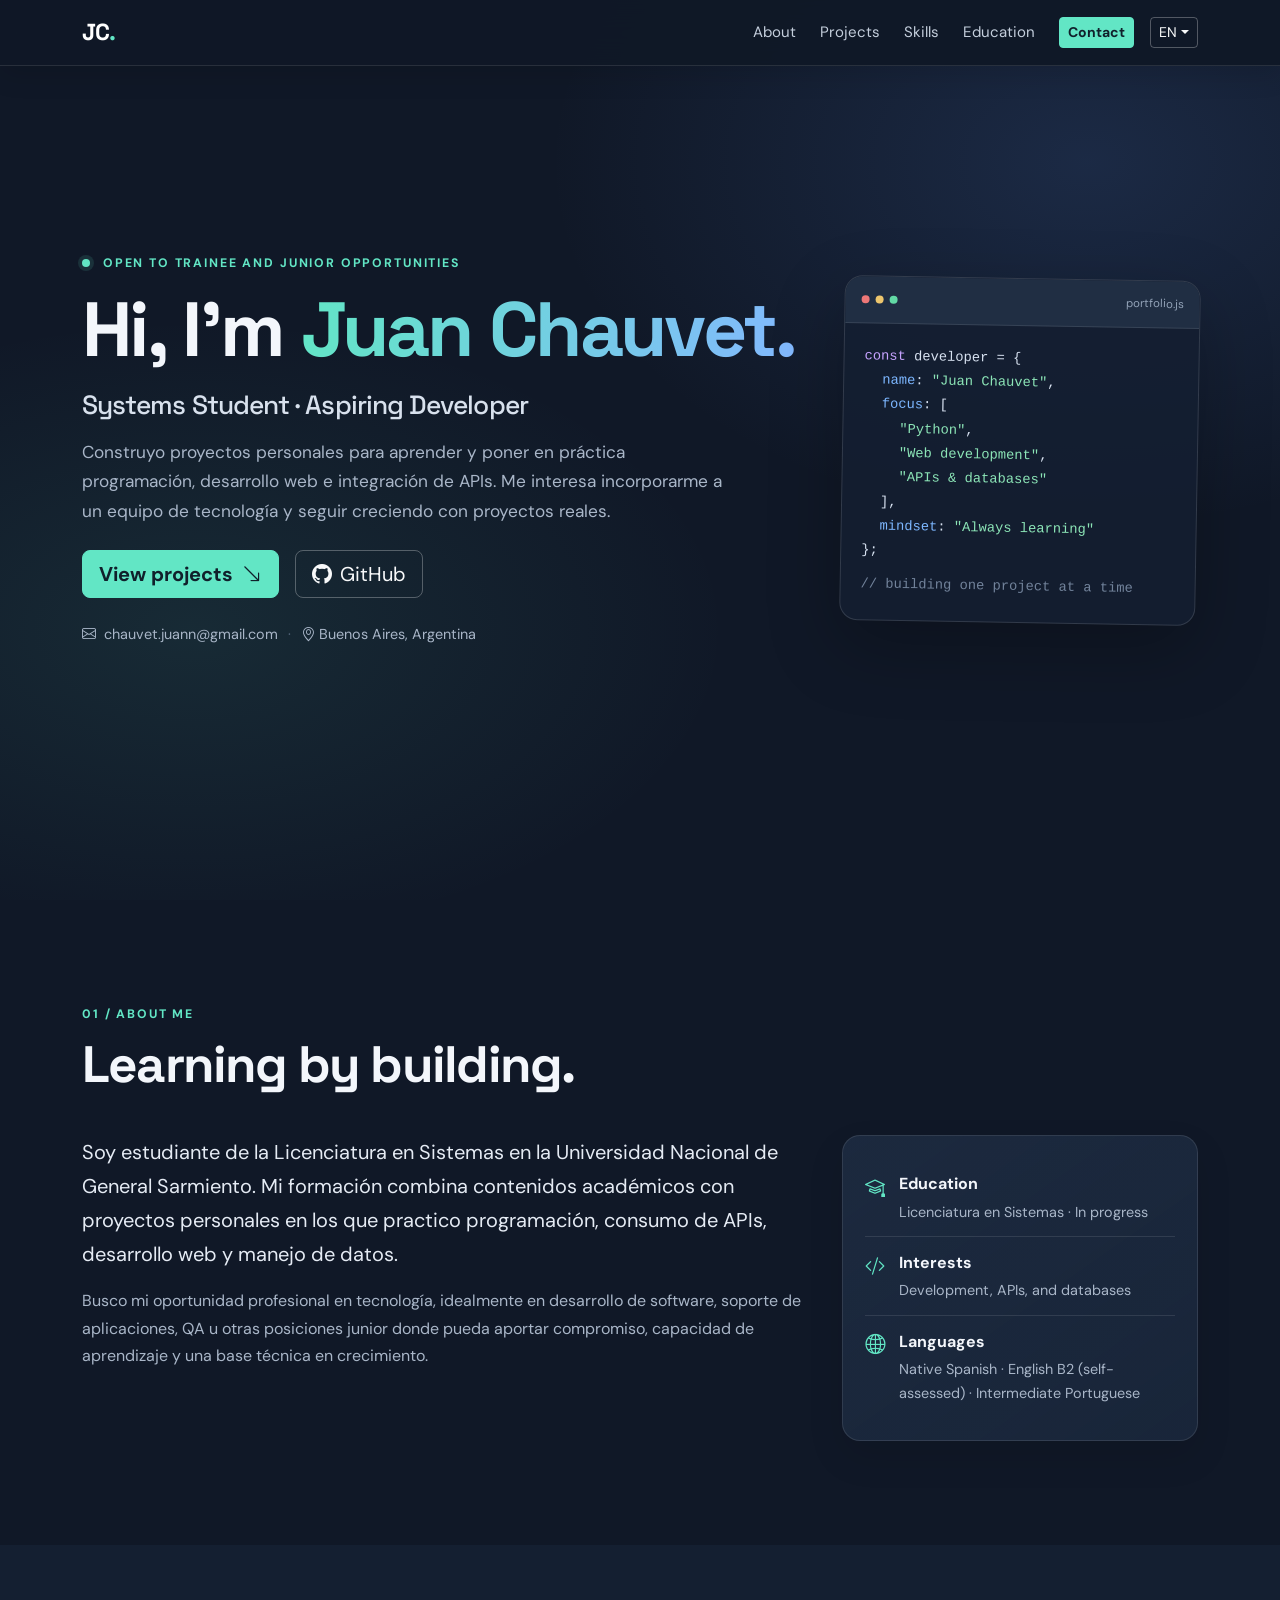
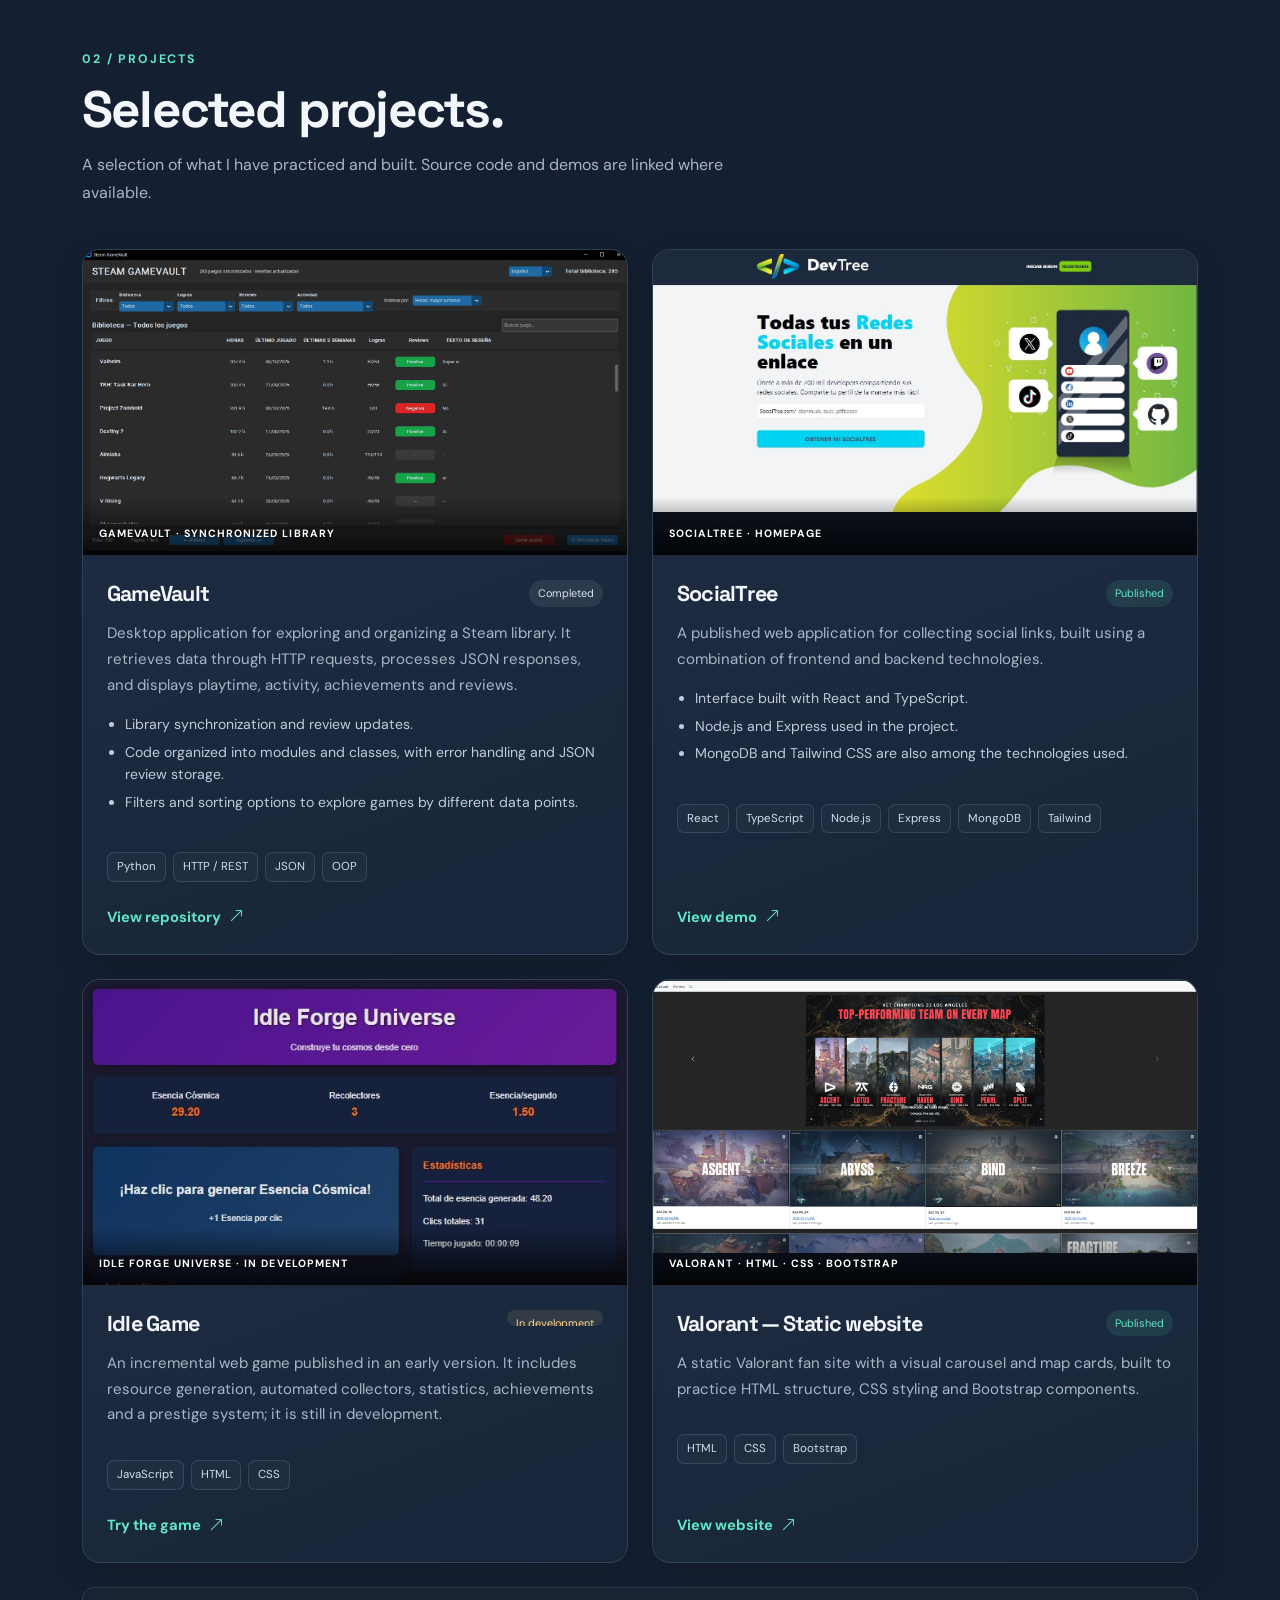
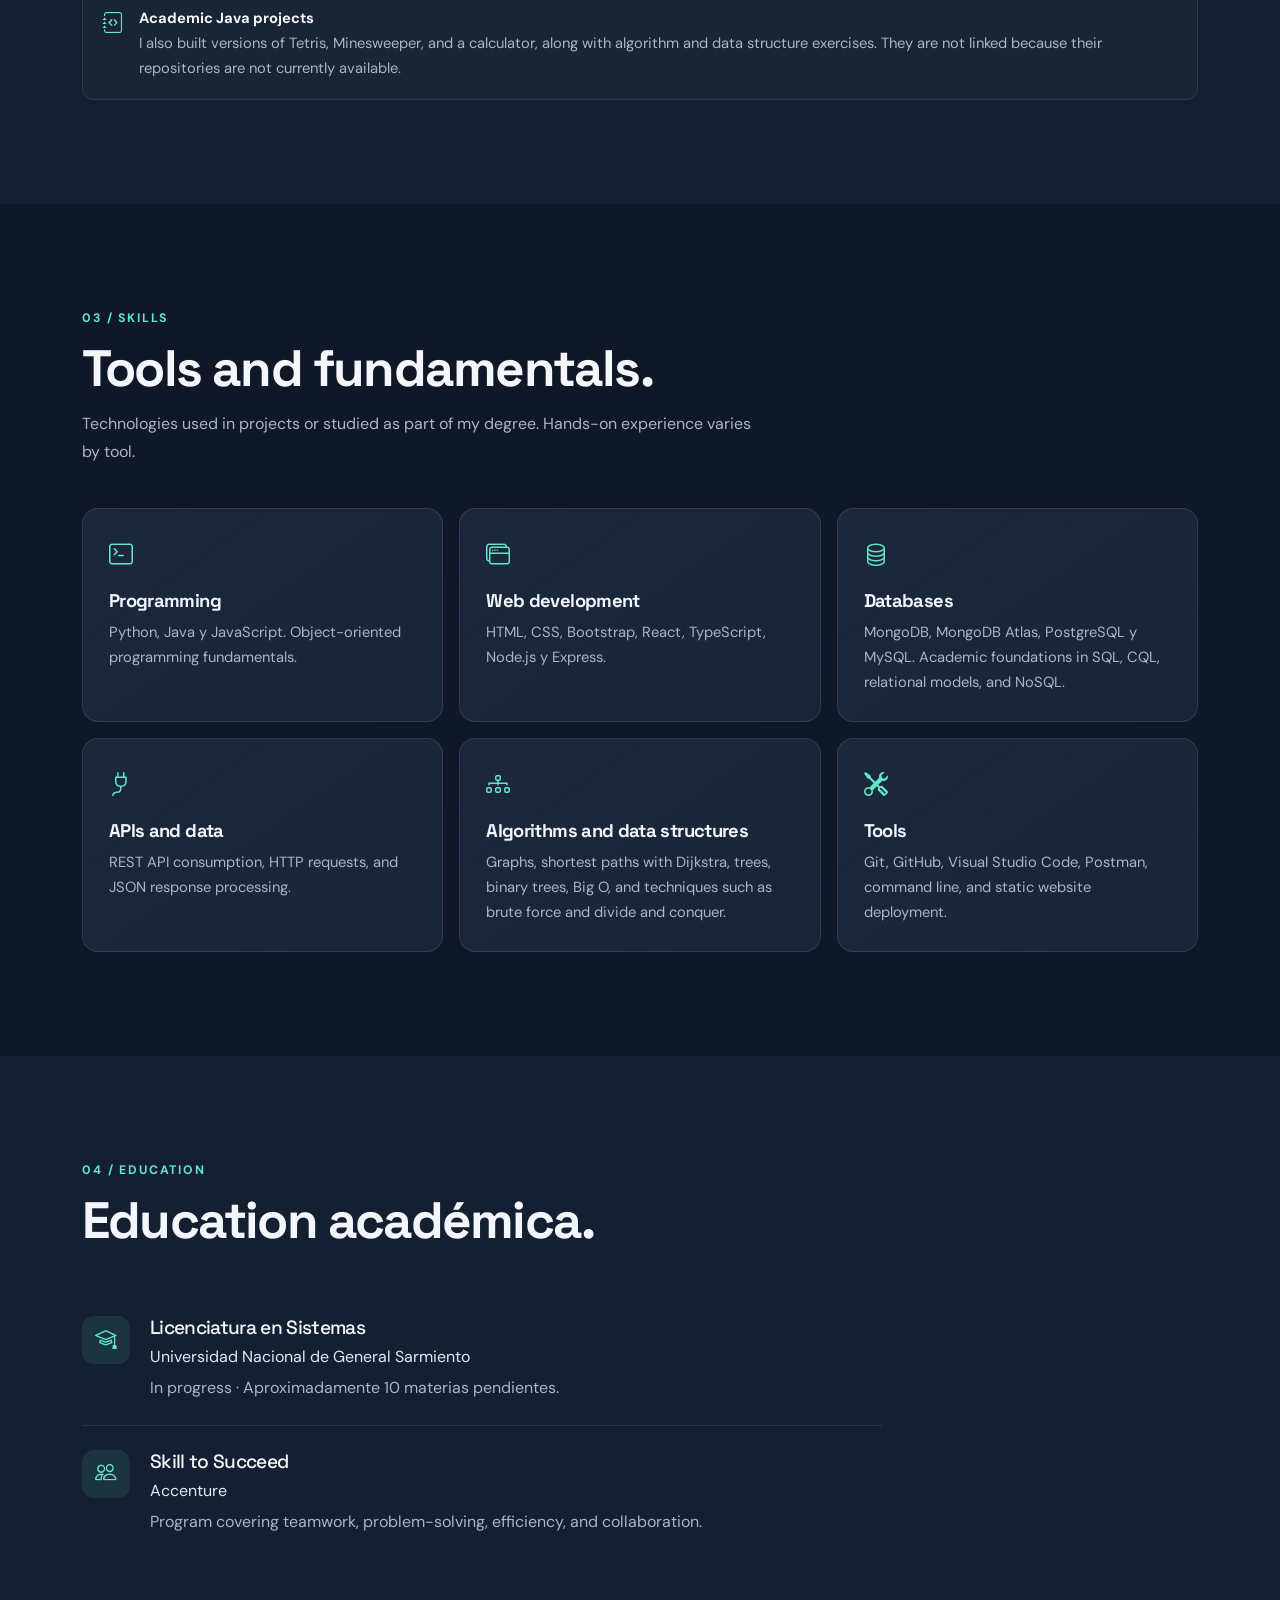
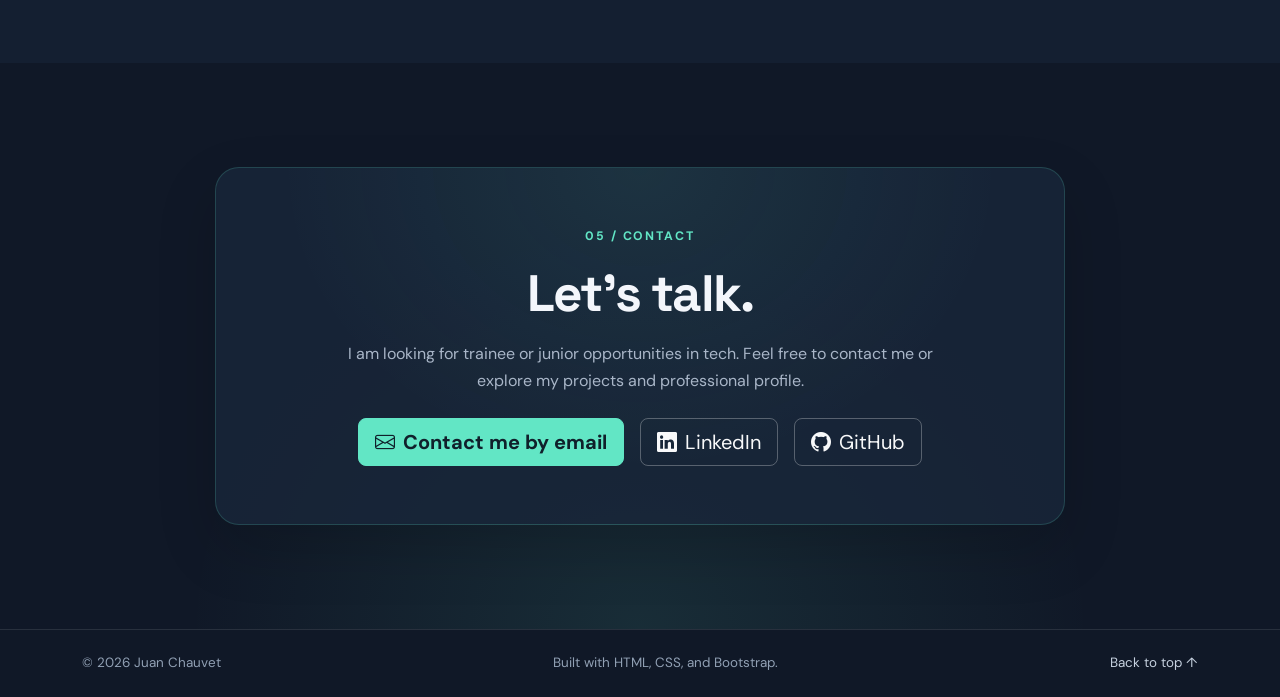
==== index-en.html @ 895f38ea "subo proyecto" ====
<!doctype html>
<html lang="en">
<head>
  <meta charset="utf-8">
  <meta name="viewport" content="width=device-width, initial-scale=1">
  <meta name="description" content="Portfolio of Juan Chauvet, Systems student with projects in web development, Python, and databases.">
  <meta name="theme-color" content="#101827">
  <title>Juan Chauvet | Developer Portfolio</title>

  <!-- Bootstrap 5 -->
  <link href="https://cdn.jsdelivr.net/npm/bootstrap@5.3.3/dist/css/bootstrap.min.css" rel="stylesheet">
  <!-- Bootstrap Icons -->
  <link href="https://cdn.jsdelivr.net/npm/bootstrap-icons@1.11.3/font/bootstrap-icons.min.css" rel="stylesheet">
  <link href="styles.css" rel="stylesheet">
</head>
<body>
  <nav class="navbar navbar-expand-lg navbar-dark fixed-top portfolio-nav">
    <div class="container">
      <a class="navbar-brand fw-bold" href="#inicio">JC<span class="brand-dot">.</span></a>
      <button class="navbar-toggler" type="button" data-bs-toggle="collapse" data-bs-target="#navMenu"
        aria-controls="navMenu" aria-expanded="false" aria-label="Open navigation">
        <span class="navbar-toggler-icon"></span>
      </button>
      <div class="collapse navbar-collapse" id="navMenu">
        <ul class="navbar-nav ms-auto align-items-lg-center gap-lg-2">
          <li class="nav-item"><a class="nav-link" href="#sobre-mi">About</a></li>
          <li class="nav-item"><a class="nav-link" href="#proyectos">Projects</a></li>
          <li class="nav-item"><a class="nav-link" href="#habilidades">Skills</a></li>
          <li class="nav-item"><a class="nav-link" href="#formacion">Education</a></li>
          <li class="nav-item ms-lg-2"><a class="btn btn-sm btn-accent" href="#contacto">Contact</a></li>
          <li class="nav-item dropdown ms-lg-2">
            <button class="btn btn-sm btn-outline-light dropdown-toggle" data-bs-toggle="dropdown" aria-expanded="false" aria-label="Change language">EN</button>
            <ul class="dropdown-menu dropdown-menu-end language-menu">
              <li><a class="dropdown-item" href="index.html" lang="es">🇦🇷 Español</a></li>
              <li><a class="dropdown-item" href="index-en.html" lang="en">🇬🇧 English</a></li>
              <li><a class="dropdown-item" href="index-pt.html" lang="pt-BR">🇧🇷 Português</a></li>
            </ul>
          </li>
        </ul>
      </div>
    </div>
  </nav>

  <main>
    <header id="inicio" class="hero-section">
      <div class="container">
        <div class="row align-items-center min-vh-100 py-5">
          <div class="col-lg-8">
            <p class="eyebrow"><span class="status-dot"></span> Open to trainee and junior opportunities</p>
            <h1>Hi, I’m <span class="text-gradient">Juan Chauvet.</span></h1>
            <h2 class="hero-subtitle">Systems Student · Aspiring Developer</h2>
            <p class="hero-copy">
              Construyo proyectos personales para aprender y poner en práctica programación,
              desarrollo web e integración de APIs. Me interesa incorporarme a un equipo de tecnología
              y seguir creciendo con proyectos reales.
            </p>
            <div class="d-flex flex-wrap gap-3 mt-4">
              <a class="btn btn-accent btn-lg" href="#proyectos">View projects <i class="bi bi-arrow-down-right ms-1"></i></a>
              <a class="btn btn-outline-light btn-lg" href="https://github.com/Juano-C" target="_blank" rel="noopener noreferrer">
                <i class="bi bi-github me-2"></i>GitHub
              </a>
            </div>
            <div class="hero-links mt-4">
              <a href="mailto:chauvet.juann@gmail.com"><i class="bi bi-envelope me-2"></i>chauvet.juann@gmail.com</a>
              <span class="separator">·</span>
              <span><i class="bi bi-geo-alt me-1"></i>Buenos Aires, Argentina</span>
            </div>
          </div>
          <div class="col-lg-4 d-none d-lg-block">
            <div class="hero-card">
              <div class="terminal-top"><span></span><span></span><span></span><small>portfolio.js</small></div>
              <div class="terminal-code">
                <p><span class="code-purple">const</span> developer = {</p>
                <p class="indent"><span class="code-blue">name</span>: <span class="code-green">"Juan Chauvet"</span>,</p>
                <p class="indent"><span class="code-blue">focus</span>: [</p>
                <p class="indent2"><span class="code-green">"Python"</span>,</p>
                <p class="indent2"><span class="code-green">"Web development"</span>,</p>
                <p class="indent2"><span class="code-green">"APIs & databases"</span></p>
                <p class="indent">],</p>
                <p class="indent"><span class="code-blue">mindset</span>: <span class="code-green">"Always learning"</span></p>
                <p>};</p>
                <p class="code-muted">// building one project at a time</p>
              </div>
            </div>
          </div>
        </div>
      </div>
    </header>

    <section id="sobre-mi" class="section-padding">
      <div class="container">
        <div class="section-heading">
          <p class="eyebrow">01 / About me</p>
          <h2>Learning by building.</h2>
        </div>
        <div class="row g-4">
          <div class="col-lg-8">
            <p class="lead-copy">
              Soy estudiante de la Licenciatura en Sistemas en la Universidad Nacional de General Sarmiento.
              Mi formación combina contenidos académicos con proyectos personales en los que practico
              programación, consumo de APIs, desarrollo web y manejo de datos.
            </p>
            <p class="body-copy">
              Busco mi oportunidad profesional en tecnología, idealmente en desarrollo de software, soporte
              de aplicaciones, QA u otras posiciones junior donde pueda aportar compromiso, capacidad de
              aprendizaje y una base técnica en crecimiento.
            </p>
          </div>
          <div class="col-lg-4">
            <div class="info-panel">
              <div class="info-row"><i class="bi bi-mortarboard"></i><div><strong>Education</strong><span>Licenciatura en Sistemas · In progress</span></div></div>
              <div class="info-row"><i class="bi bi-code-slash"></i><div><strong>Interests</strong><span>Development, APIs, and databases</span></div></div>
              <div class="info-row"><i class="bi bi-globe2"></i><div><strong>Languages</strong><span>Native Spanish · English B2 (self-assessed) · Intermediate Portuguese</span></div></div>
            </div>
          </div>
        </div>
      </div>
    </section>

    <section id="proyectos" class="section-padding section-alt">
      <div class="container">
        <div class="section-heading">
          <p class="eyebrow">02 / Projects</p>
          <h2>Selected projects.</h2>
          <p class="section-intro">A selection of what I have practiced and built. Source code and demos are linked where available.</p>
        </div>
        <div class="row g-4">
          <div class="col-lg-6">
            <article class="project-card h-100">
              <div class="project-visual project-screenshot"><button class="screenshot-trigger" type="button" data-image="images/gamevault-library.jpg" data-alt="GameVault screenshot showing a synchronized Steam library with 285 games, playtime, achievements and reviews" aria-label="Enlarge project screenshot: GAMEVAULT · SYNCHRONIZED LIBRARY"><img src="images/gamevault-library.jpg" alt="GameVault screenshot showing a synchronized Steam library with 285 games, playtime, achievements and reviews" loading="lazy"><span class="zoom-hint"><i class="bi bi-zoom-in" aria-hidden="true"></i><span>Enlarge project screenshot</span></span></button><span class="screenshot-caption">GAMEVAULT · SYNCHRONIZED LIBRARY</span></div>
              <div class="project-content">
                <div class="d-flex justify-content-between align-items-start gap-2">
                  <h3>GameVault</h3><span class="project-status">Completed</span>
                </div>
                <p>Desktop application for exploring and organizing a Steam library. It retrieves data through HTTP requests, processes JSON responses, and displays playtime, activity, achievements and reviews.</p>
                <ul class="project-points">
                  <li>Library synchronization and review updates.</li>
                  <li>Code organized into modules and classes, with error handling and JSON review storage.</li>
                  <li>Filters and sorting options to explore games by different data points.</li>
                </ul>
                <div class="tech-list"><span>Python</span><span>HTTP / REST</span><span>JSON</span><span>OOP</span></div>
                <a class="project-link" href="https://github.com/Juano-C/GameVault" target="_blank" rel="noopener noreferrer">View repository <i class="bi bi-arrow-up-right"></i></a>
              </div>
            </article>
          </div>
          <div class="col-lg-6">
            <article class="project-card h-100">
              <div class="project-visual project-screenshot"><button class="screenshot-trigger" type="button" data-image="images/socialtree-home.jpg" data-alt="SocialTree homepage with social network links and a visual introduction to the application" aria-label="Enlarge project screenshot: SOCIALTREE · HOMEPAGE"><img src="images/socialtree-home.jpg" alt="SocialTree homepage with social network links and a visual introduction to the application" loading="lazy"><span class="zoom-hint"><i class="bi bi-zoom-in" aria-hidden="true"></i><span>Enlarge project screenshot</span></span></button><span class="screenshot-caption">SOCIALTREE · HOMEPAGE</span></div>
              <div class="project-content">
                <div class="d-flex justify-content-between align-items-start gap-2">
                  <h3>SocialTree</h3><span class="project-status live">Published</span>
                </div>
                <p>A published web application for collecting social links, built using a combination of frontend and backend technologies.</p>
                <ul class="project-points">
                  <li>Interface built with React and TypeScript.</li>
                  <li>Node.js and Express used in the project.</li>
                  <li>MongoDB and Tailwind CSS are also among the technologies used.</li>
                </ul>
                <div class="tech-list"><span>React</span><span>TypeScript</span><span>Node.js</span><span>Express</span><span>MongoDB</span><span>Tailwind</span></div>
                <a class="project-link" href="https://juano-socialtree.netlify.app/" target="_blank" rel="noopener noreferrer">View demo <i class="bi bi-arrow-up-right"></i></a>
              </div>
            </article>
          </div>
          <div class="col-lg-6">
            <article class="project-card h-100">
              <div class="project-visual project-screenshot"><button class="screenshot-trigger" type="button" data-image="images/idle-forge-universe.jpg" data-alt="Idle Forge Universe incremental game featuring cosmic essence, automated collectors, statistics, achievements and a prestige system" aria-label="Enlarge project screenshot: IDLE FORGE UNIVERSE · IN DEVELOPMENT"><img src="images/idle-forge-universe.jpg" alt="Idle Forge Universe incremental game featuring cosmic essence, automated collectors, statistics, achievements and a prestige system" loading="lazy"><span class="zoom-hint"><i class="bi bi-zoom-in" aria-hidden="true"></i><span>Enlarge project screenshot</span></span></button><span class="screenshot-caption">IDLE FORGE UNIVERSE · IN DEVELOPMENT</span></div>
              <div class="project-content">
                <div class="d-flex justify-content-between align-items-start gap-2">
                  <h3>Idle Game</h3><span class="project-status progress">In development</span>
                </div>
                <p>An incremental web game published in an early version. It includes resource generation, automated collectors, statistics, achievements and a prestige system; it is still in development.</p>
                <div class="tech-list"><span>JavaScript</span><span>HTML</span><span>CSS</span></div>
                <a class="project-link" href="https://juano-c.github.io/idle-game/" target="_blank" rel="noopener noreferrer">Try the game <i class="bi bi-arrow-up-right"></i></a>
              </div>
            </article>
          </div>
          <div class="col-lg-6">
            <article class="project-card h-100">
              <div class="project-visual project-screenshot"><button class="screenshot-trigger" type="button" data-image="images/valorant-site.jpg" data-alt="Valorant website with an agent carousel and map cards" aria-label="Enlarge project screenshot: VALORANT · HTML · CSS · BOOTSTRAP"><img src="images/valorant-site.jpg" alt="Valorant website with an agent carousel and map cards" loading="lazy"><span class="zoom-hint"><i class="bi bi-zoom-in" aria-hidden="true"></i><span>Enlarge project screenshot</span></span></button><span class="screenshot-caption">VALORANT · HTML · CSS · BOOTSTRAP</span></div>
              <div class="project-content">
                <div class="d-flex justify-content-between align-items-start gap-2">
                  <h3>Valorant — Static website</h3><span class="project-status live">Published</span>
                </div>
                <p>A static Valorant fan site with a visual carousel and map cards, built to practice HTML structure, CSS styling and Bootstrap components.</p>
                <div class="tech-list"><span>HTML</span><span>CSS</span><span>Bootstrap</span></div>
                <a class="project-link" href="https://juano-c.github.io/valorant/" target="_blank" rel="noopener noreferrer">View website <i class="bi bi-arrow-up-right"></i></a>
              </div>
            </article>
          </div>
        </div>
        <div class="academic-note mt-4">
          <i class="bi bi-journal-code"></i>
          <p><strong>Academic Java projects</strong><br>I also built versions of Tetris, Minesweeper, and a calculator, along with algorithm and data structure exercises. They are not linked because their repositories are not currently available.</p>
        </div>
      </div>
    </section>

    <section id="habilidades" class="section-padding">
      <div class="container">
        <div class="section-heading">
          <p class="eyebrow">03 / Skills</p>
          <h2>Tools and fundamentals.</h2>
          <p class="section-intro">Technologies used in projects or studied as part of my degree. Hands-on experience varies by tool.</p>
        </div>
        <div class="row g-3">
          <div class="col-md-6 col-lg-4"><div class="skill-card"><i class="bi bi-terminal"></i><h3>Programming</h3><p>Python, Java y JavaScript. Object-oriented programming fundamentals.</p></div></div>
          <div class="col-md-6 col-lg-4"><div class="skill-card"><i class="bi bi-window-stack"></i><h3>Web development</h3><p>HTML, CSS, Bootstrap, React, TypeScript, Node.js y Express.</p></div></div>
          <div class="col-md-6 col-lg-4"><div class="skill-card"><i class="bi bi-database"></i><h3>Databases</h3><p>MongoDB, MongoDB Atlas, PostgreSQL y MySQL. Academic foundations in SQL, CQL, relational models, and NoSQL.</p></div></div>
          <div class="col-md-6 col-lg-4"><div class="skill-card"><i class="bi bi-plug"></i><h3>APIs and data</h3><p>REST API consumption, HTTP requests, and JSON response processing.</p></div></div>
          <div class="col-md-6 col-lg-4"><div class="skill-card"><i class="bi bi-diagram-3"></i><h3>Algorithms and data structures</h3><p>Graphs, shortest paths with Dijkstra, trees, binary trees, Big O, and techniques such as brute force and divide and conquer.</p></div></div>
          <div class="col-md-6 col-lg-4"><div class="skill-card"><i class="bi bi-tools"></i><h3>Tools</h3><p>Git, GitHub, Visual Studio Code, Postman, command line, and static website deployment.</p></div></div>
        </div>
      </div>
    </section>

    <section id="formacion" class="section-padding section-alt">
      <div class="container">
        <div class="section-heading">
          <p class="eyebrow">04 / Education</p>
          <h2>Education académica.</h2>
        </div>
        <div class="education-card">
          <div class="education-icon"><i class="bi bi-mortarboard"></i></div>
          <div>
            <h3>Licenciatura en Sistemas</h3>
            <p class="education-place">Universidad Nacional de General Sarmiento</p>
            <p>In progress · Aproximadamente 10 materias pendientes.</p>
          </div>
        </div>
        <div class="education-card">
          <div class="education-icon"><i class="bi bi-people"></i></div>
          <div>
            <h3>Skill to Succeed</h3>
            <p class="education-place">Accenture</p>
            <p>Program covering teamwork, problem-solving, efficiency, and collaboration.</p>
          </div>
        </div>
      </div>
    </section>

    <section id="contacto" class="section-padding contact-section">
      <div class="container">
        <div class="contact-box">
          <p class="eyebrow">05 / Contact</p>
          <h2>Let’s talk.</h2>
          <p>I am looking for trainee or junior opportunities in tech. Feel free to contact me or explore my projects and professional profile.</p>
          <div class="d-flex flex-wrap justify-content-center gap-3 mt-4">
            <a class="btn btn-accent btn-lg" href="mailto:chauvet.juann@gmail.com"><i class="bi bi-envelope me-2"></i>Contact me by email</a>
            <a class="btn btn-outline-light btn-lg" href="https://www.linkedin.com/in/chauvet-juann" target="_blank" rel="noopener noreferrer"><i class="bi bi-linkedin me-2"></i>LinkedIn</a>
            <a class="btn btn-outline-light btn-lg" href="https://github.com/Juano-C" target="_blank" rel="noopener noreferrer"><i class="bi bi-github me-2"></i>GitHub</a>
          </div>
        </div>
      </div>
    </section>
  </main>

  <footer class="site-footer">
    <div class="container d-flex flex-column flex-md-row justify-content-between align-items-center gap-2">
      <span>© <span id="year">2026</span> Juan Chauvet</span>
      <span>Built with HTML, CSS, and Bootstrap.</span>
      <a href="#inicio">Back to top ↑</a>
    </div>
  </footer>

  <div class="image-lightbox" id="imageLightbox" role="dialog" aria-modal="true" aria-label="Close enlarged image" aria-hidden="true">
    <button class="lightbox-close" type="button" aria-label="Close enlarged image"><i class="bi bi-x-lg" aria-hidden="true"></i></button>
    <p class="lightbox-hint">Press Escape to close</p>
    <img class="lightbox-image" src="" alt="">
  </div>
  <script src="https://cdn.jsdelivr.net/npm/bootstrap@5.3.3/dist/js/bootstrap.bundle.min.js"></script>
  <script src="lightbox.js"></script>
</body>
</html>
---- styles.css ----
@import url('https://fonts.googleapis.com/css2?family=DM+Sans:wght@400;500;600;700&family=Space+Grotesk:wght@400;500;600;700&display=swap');

:root {
  --bg: #101827;
  --bg-soft: #141f31;
  --panel: #19263a;
  --panel-light: #202f46;
  --text: #f3f6fb;
  --muted: #a9b6c8;
  --accent: #62e6c5;
  --accent-2: #7ba8ff;
  --border: rgba(255,255,255,.1);
}
* { scroll-margin-top: 78px; }
html { scroll-behavior: smooth; }
body { margin: 0; background: var(--bg); color: var(--text); font-family: 'DM Sans', sans-serif; line-height: 1.7; -webkit-font-smoothing: antialiased; }
h1,h2,h3,.navbar-brand { font-family: 'Space Grotesk', sans-serif; letter-spacing: -.035em; }
a { text-decoration: none; }
.portfolio-nav { background: rgba(16,24,39,.92); backdrop-filter: blur(16px); border-bottom: 1px solid var(--border); box-shadow: 0 8px 28px rgba(0,0,0,.12); }
.navbar-brand { font-size: 1.45rem; }
.brand-dot { color: var(--accent); }
.nav-link { color: #c4cedc !important; font-size: .94rem; }
.nav-link:hover, .site-footer a:hover { color: var(--accent) !important; }
.btn-accent { background: var(--accent); color: #10202b; border: 1px solid var(--accent); font-weight: 700; }
.btn-accent:hover { background: #8cf0d7; border-color: #8cf0d7; color: #10202b; transform: translateY(-1px); }
.btn-outline-light { border-color: rgba(255,255,255,.28); }
.btn-outline-light:hover { color: var(--bg); }
.hero-section { background: radial-gradient(ellipse at 85% 18%, rgba(79,123,204,.18), transparent 35%), radial-gradient(ellipse at 15% 70%, rgba(98,230,197,.09), transparent 35%), var(--bg); }
.min-vh-100 { min-height: 100vh !important; }
.eyebrow { color: var(--accent); font-size: .77rem; font-weight: 700; letter-spacing: .15em; text-transform: uppercase; margin-bottom: 1rem; }
.status-dot { display: inline-block; height: 8px; width: 8px; border-radius: 50%; background: var(--accent); margin-right: 8px; box-shadow: 0 0 0 4px rgba(98,230,197,.12); }
h1 { font-size: clamp(2.8rem, 6vw, 5.3rem); line-height: 1.02; font-weight: 700; max-width: 900px; }
.text-gradient { background: linear-gradient(100deg, var(--accent), #83b8ff); -webkit-background-clip: text; background-clip: text; color: transparent; }
.hero-subtitle { color: #d8e1ed; font-size: clamp(1.15rem, 2.5vw, 1.65rem); font-weight: 500; margin-top: 1.35rem; }
.hero-copy { color: var(--muted); max-width: 650px; font-size: 1.08rem; margin-top: 1rem; }
.hero-links { display: flex; flex-wrap: wrap; gap: 10px; align-items: center; color: var(--muted); font-size: .9rem; }
.hero-links a { color: var(--muted); }
.hero-links a:hover { color: var(--accent); }
.separator { color: #586a80; }
.hero-card { border: 1px solid rgba(255,255,255,.13); background: rgba(20,31,49,.86); border-radius: 18px; overflow: hidden; box-shadow: 0 25px 70px rgba(0,0,0,.25); transform: rotate(1deg); }
.terminal-top { background: #202e43; padding: 13px 16px; display: flex; gap: 6px; align-items: center; border-bottom: 1px solid var(--border); }
.terminal-top span { width: 8px; height: 8px; border-radius: 50%; background: #ed7777; }
.terminal-top span:nth-child(2) { background: #edc66d; }
.terminal-top span:nth-child(3) { background: #62d9a5; }
.terminal-top small { color: #91a1b6; margin-left: auto; font-size: .72rem; }
.terminal-code { padding: 22px 20px; font: .86rem/1.55 Consolas, monospace; color: #d7e1f0; }
.terminal-code p { margin: 0 0 3px; }
.indent { padding-left: 18px; }.indent2 { padding-left: 36px; }
.code-purple { color: #c6a3ff; }.code-blue { color: #7db7ff; }.code-green { color: #8ce5b7; }.code-muted { color: #72839b; margin-top: 12px !important; }
.section-padding { padding: 104px 0; }
section { position: relative; }
section[id] { scroll-margin-top: 88px; }
.section-alt { background: var(--bg-soft); }
.section-heading { margin-bottom: 42px; }
.section-heading h2 { line-height: 1.12; }
.section-intro { line-height: 1.75; }
.section-heading .eyebrow { margin-bottom: .7rem; }
.section-heading h2, .contact-box h2 { font-size: clamp(2rem, 4vw, 3.2rem); font-weight: 700; margin-bottom: 0; }
.section-intro { max-width: 680px; color: var(--muted); margin-top: 13px; margin-bottom: 0; }
.lead-copy { color: #e5ebf4; font-size: 1.25rem; line-height: 1.7; }
.body-copy { color: var(--muted); }
.info-panel { background: linear-gradient(145deg, rgba(32,47,70,.76), rgba(25,38,58,.98)); border: 1px solid var(--border); border-radius: 18px; padding: 22px; box-shadow: 0 16px 36px rgba(0,0,0,.1); }
.info-row { display: flex; gap: 14px; padding: 12px 0; border-bottom: 1px solid var(--border); }
.info-row:last-child { border-bottom: 0; }
.info-row > i { color: var(--accent); font-size: 1.25rem; }
.info-row strong, .info-row span { display: block; }
.info-row span { color: var(--muted); font-size: .9rem; margin-top: 2px; }
.project-card { display: flex; flex-direction: column; border: 1px solid var(--border); background: linear-gradient(160deg, rgba(32,47,70,.92), rgba(25,38,58,.98)); border-radius: 18px; overflow: hidden; height: 100%; box-shadow: 0 12px 34px rgba(0,0,0,.12); transition: transform .22s ease, border-color .22s ease, box-shadow .22s ease; }
.project-card:hover { transform: translateY(-5px); border-color: rgba(98,230,197,.48); box-shadow: 0 20px 44px rgba(0,0,0,.22); }
.project-card:focus-within { border-color: rgba(98,230,197,.58); box-shadow: 0 0 0 3px rgba(98,230,197,.08); }
.project-visual { min-height: 150px; display: flex; align-items: center; justify-content: center; flex-direction: column; gap: 8px; position: relative; overflow: hidden; }
.project-visual.project-screenshot { min-height: 0; height: auto; aspect-ratio: 16 / 9; background: #0d1421; display: block; border-bottom: 1px solid rgba(255,255,255,.08); }
.project-visual.project-screenshot::before, .project-visual.project-screenshot::after { display: none; }
.project-visual.project-screenshot img { display: block; width: 100%; height: 100%; object-fit: cover; object-position: center; transition: transform .35s ease; }
.project-card:hover .project-visual.project-screenshot img { transform: scale(1.025); }
.project-visual.project-screenshot .screenshot-caption { position: absolute; left: 0; right: 0; bottom: 0; padding: 28px 16px 12px; color: #fff; font-size: .66rem; letter-spacing: .1em; font-weight: 700; background: linear-gradient(transparent, rgba(0,0,0,.78)); text-shadow: 0 1px 3px rgba(0,0,0,.8); }

.project-visual::before, .project-visual::after { content: ""; position: absolute; border: 1px solid rgba(255,255,255,.1); border-radius: 50%; width: 210px; height: 210px; }
.project-visual::after { width: 280px; height: 280px; }
.project-visual i { font-size: 2.4rem; position: relative; z-index: 1; }
.project-visual span { font-size: .7rem; letter-spacing: .13em; font-weight: 700; position: relative; z-index: 1; }
.visual-python { background: linear-gradient(135deg, #1e3d56, #27314f); color: #8ce5b7; }
.visual-web { background: linear-gradient(135deg, #164b52, #263e5e); color: #8cebd7; }
.visual-game { background: linear-gradient(135deg, #4b2e5d, #25345a); color: #d7b1ff; }
.visual-valorant { background: linear-gradient(135deg, #5c303e, #29324e); color: #ffb3c1; }
.project-content { display: flex; flex-direction: column; flex: 1; padding: 24px; }
.project-content > .project-link { align-self: flex-start; margin-top: auto; padding-top: 5px; }
.project-content h3 { line-height: 1.25; }
.project-content h3 { font-size: 1.35rem; font-weight: 700; margin: 0; }
.project-content p { color: var(--muted); font-size: .94rem; line-height: 1.72; margin: 14px 0; }
.project-points { line-height: 1.6; }
.project-status { background: rgba(255,255,255,.08); color: #d7e2ef; border-radius: 50px; padding: 4px 9px; font-size: .68rem; white-space: nowrap; }
.project-status.live { color: var(--accent); background: rgba(98,230,197,.1); }
.project-status.progress { color: #ffd68a; background: rgba(255,214,138,.1); }
.project-points { color: #c0ccda; padding-left: 1.1rem; font-size: .88rem; }
.project-points li { margin-bottom: 5px; }
.tech-list { display: flex; flex-wrap: wrap; gap: 7px; margin: 18px 0; }
.tech-list span { border: 1px solid rgba(255,255,255,.12); color: #d2deeb; background: rgba(255,255,255,.025); border-radius: 7px; padding: 4px 9px; font-size: .72rem; }
.project-link { color: var(--accent); font-weight: 700; font-size: .92rem; display: inline-flex; gap: 8px; align-items: center; }
.project-link:hover { color: #b3ffed; }
.academic-note { display: flex; gap: 15px; align-items: flex-start; padding: 18px 20px; border: 1px solid var(--border); border-radius: 12px; background: rgba(255,255,255,.025); }
.academic-note i { color: var(--accent); font-size: 1.3rem; }
.academic-note p { color: var(--muted); margin: 0; font-size: .92rem; }
.academic-note strong { color: var(--text); }
.skill-card { height: 100%; padding: 26px; border-radius: 16px; background: linear-gradient(145deg, rgba(32,47,70,.7), rgba(25,38,58,.96)); border: 1px solid var(--border); transition: transform .2s ease, border-color .2s ease; }
.skill-card:hover { transform: translateY(-3px); border-color: rgba(98,230,197,.3); }
.skill-card > i { color: var(--accent); font-size: 1.5rem; }
.skill-card h3 { font-size: 1.15rem; font-weight: 700; margin: 14px 0 8px; }
.skill-card p { color: var(--muted); font-size: .92rem; margin: 0; }
.education-card { display: flex; gap: 20px; align-items: flex-start; max-width: 800px; padding: 24px 0; border-bottom: 1px solid var(--border); }
.education-card:last-child { border-bottom: 0; }
.education-icon { flex: 0 0 48px; height: 48px; border-radius: 12px; display: grid; place-items: center; color: var(--accent); background: rgba(98,230,197,.1); font-size: 1.35rem; }
.education-card h3 { font-size: 1.2rem; margin: 0 0 3px; }
.education-card p { color: var(--muted); margin: 4px 0 0; }
.education-card .education-place { color: #e1e9f3; }
.contact-section { background: radial-gradient(ellipse at 50% 100%, rgba(98,230,197,.1), transparent 50%), var(--bg); }
.contact-box { text-align: center; max-width: 850px; margin: 0 auto; padding: 58px 28px; border: 1px solid rgba(98,230,197,.18); background: radial-gradient(ellipse at 50% 0%, rgba(98,230,197,.08), transparent 60%), rgba(25,38,58,.82); border-radius: 24px; box-shadow: 0 24px 60px rgba(0,0,0,.16); }
.contact-box p:not(.eyebrow) { max-width: 610px; margin: 15px auto 0; color: var(--muted); }
.site-footer { padding: 22px 0; border-top: 1px solid var(--border); color: #91a0b4; font-size: .84rem; }
.site-footer a { color: #c6d1df; }
@media (max-width: 767px) {
  .section-padding { padding: 72px 0; }
  .hero-section .min-vh-100 { min-height: auto !important; padding-top: 130px !important; padding-bottom: 75px !important; }
  .hero-copy { font-size: 1rem; }
  .hero-links .separator { display: none; }
  .hero-links { flex-direction: column; align-items: flex-start; }
  .project-content { padding: 20px; }
  .project-visual.project-screenshot { aspect-ratio: 16 / 10; }
  .section-heading { margin-bottom: 30px; }
  h1 { font-size: clamp(2.55rem, 12vw, 4rem); }
  .contact-box { padding: 40px 18px; }
}
@media (prefers-reduced-motion: reduce) {
  html { scroll-behavior: auto; }
  *, *::before, *::after { transition-duration: .01ms !important; animation-duration: .01ms !important; }
}

.language-menu { background: #19263a; border: 1px solid rgba(255,255,255,.12); }
.language-menu .dropdown-item { color: #e7edf6; padding: .55rem 1rem; }
.language-menu .dropdown-item:hover, .language-menu .dropdown-item:focus { color: #101827; background: #62e6c5; }

/* Refinamientos visuales: accesibilidad, imágenes y estados interactivos */
:focus-visible { outline: 3px solid var(--accent); outline-offset: 3px; }
::selection { color: #10202b; background: var(--accent); }
@media (hover: none) { .project-card:hover, .skill-card:hover { transform: none; } }


/* Accessible project screenshot lightbox */
.project-screenshot { position: relative; }
.screenshot-trigger { display: block; width: 100%; padding: 0; border: 0; background: transparent; position: relative; cursor: zoom-in; text-align: inherit; }
.screenshot-trigger img { display: block; width: 100%; height: 100%; object-fit: cover; transition: transform .25s ease, filter .25s ease; }
.screenshot-trigger:hover img, .screenshot-trigger:focus-visible img { filter: brightness(.78); }
.screenshot-trigger:focus-visible { outline: 3px solid var(--accent, #62e6c5); outline-offset: -3px; }
.zoom-hint { position: absolute; inset: 0; display: flex; flex-direction: column; align-items: center; justify-content: center; gap: .4rem; color: #fff; background: rgba(7, 13, 23, .34); opacity: 0; transition: opacity .2s ease; font-size: .85rem; font-weight: 600; }
.zoom-hint i { font-size: 1.7rem; }
.screenshot-trigger:hover .zoom-hint, .screenshot-trigger:focus-visible .zoom-hint { opacity: 1; }
.image-lightbox { position: fixed; inset: 0; z-index: 2000; display: flex; flex-direction: column; align-items: center; justify-content: center; padding: 4rem 2rem 2rem; background: rgba(4, 8, 15, .94); opacity: 0; visibility: hidden; transition: opacity .18s ease, visibility .18s ease; }
.image-lightbox.is-open { opacity: 1; visibility: visible; }
.lightbox-image { display: block; max-width: min(1200px, 94vw); max-height: 82vh; width: auto; height: auto; object-fit: contain; border: 1px solid rgba(255,255,255,.18); border-radius: 10px; box-shadow: 0 24px 80px rgba(0,0,0,.5); }
.lightbox-close { position: absolute; top: 1.25rem; right: 1.5rem; width: 2.8rem; height: 2.8rem; border: 1px solid rgba(255,255,255,.3); border-radius: 50%; background: rgba(255,255,255,.08); color: #fff; font-size: 1.1rem; }
.lightbox-close:hover, .lightbox-close:focus-visible { background: rgba(255,255,255,.18); outline: 2px solid var(--accent, #62e6c5); }
.lightbox-hint { color: rgba(255,255,255,.7); font-size: .85rem; margin-bottom: .8rem; }
body.lightbox-open { overflow: hidden; }
@media (hover: none) { .zoom-hint { opacity: 1; inset: auto .6rem .6rem auto; width: 2.5rem; height: 2.5rem; border-radius: 50%; background: rgba(7,13,23,.8); } .zoom-hint span { display: none; } .zoom-hint i { font-size: 1.2rem; } }
@media (prefers-reduced-motion: reduce) { .image-lightbox, .zoom-hint, .screenshot-trigger img { transition: none; } }
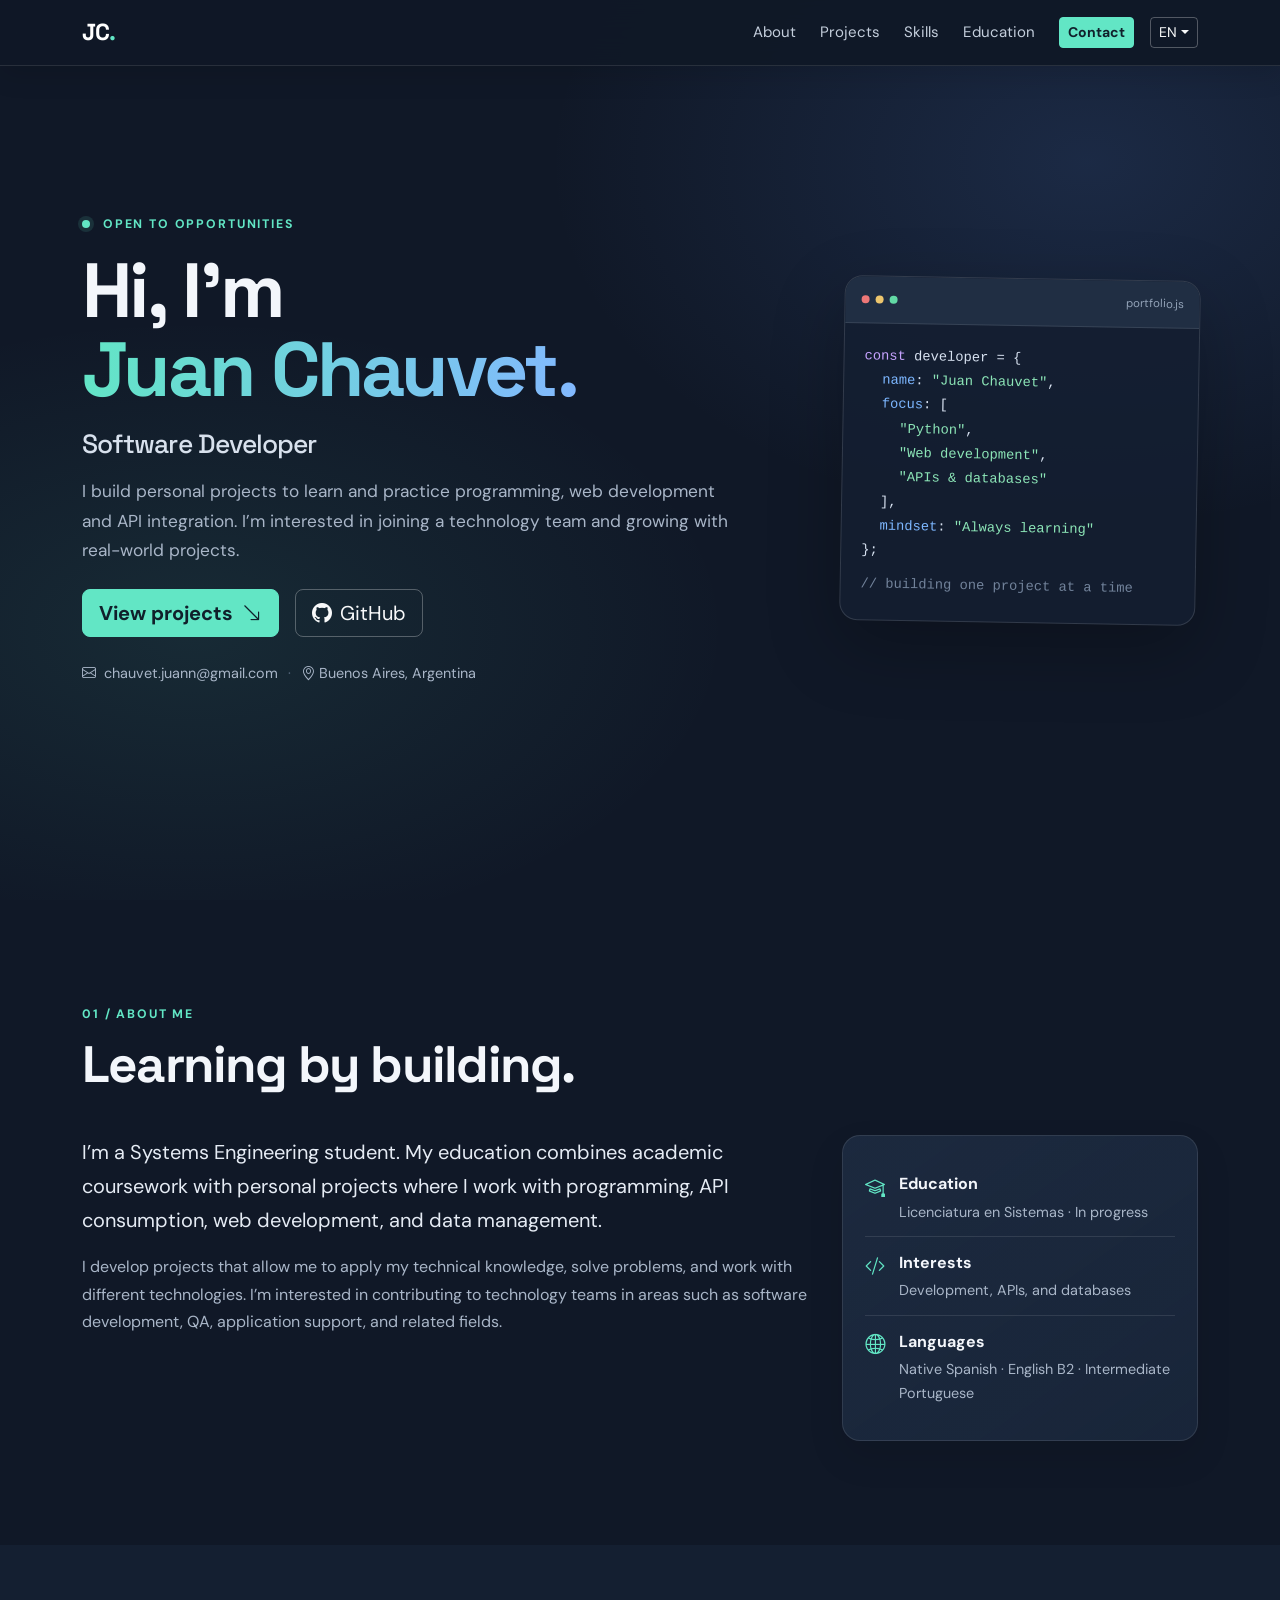
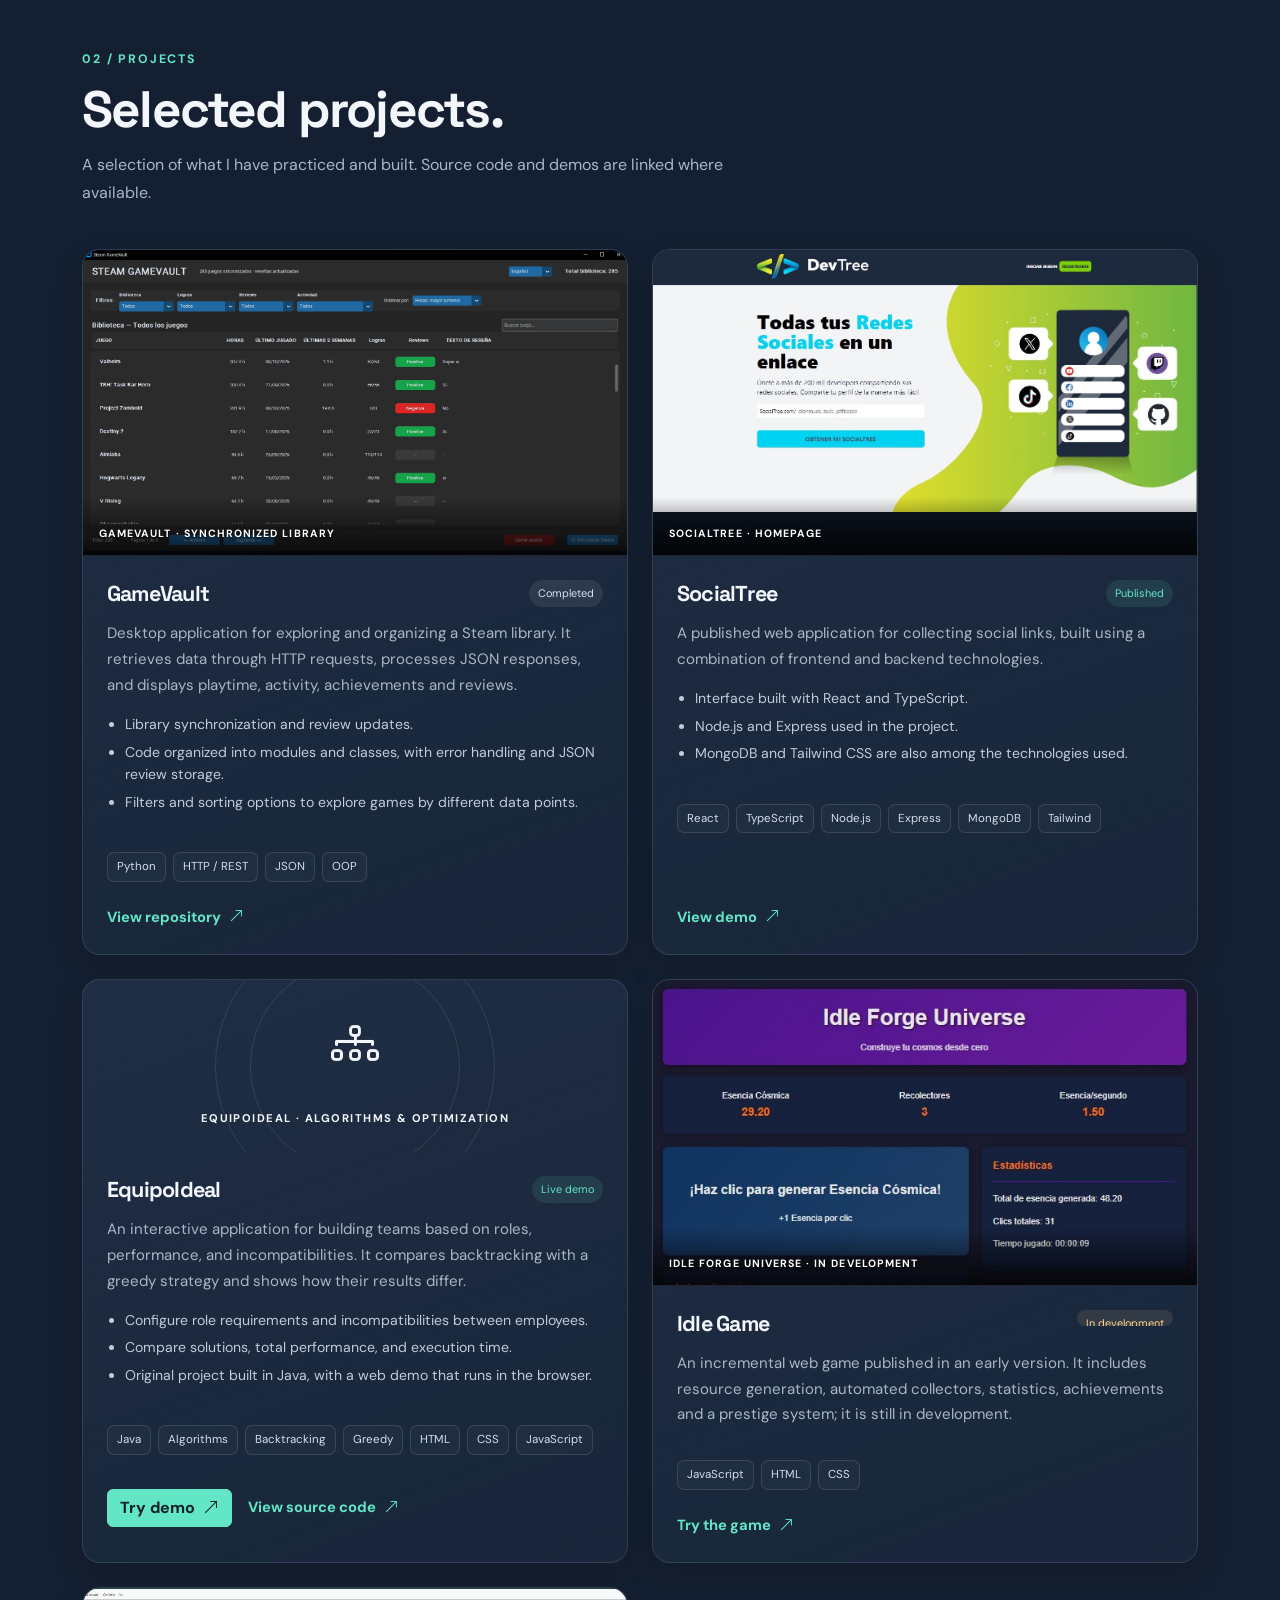
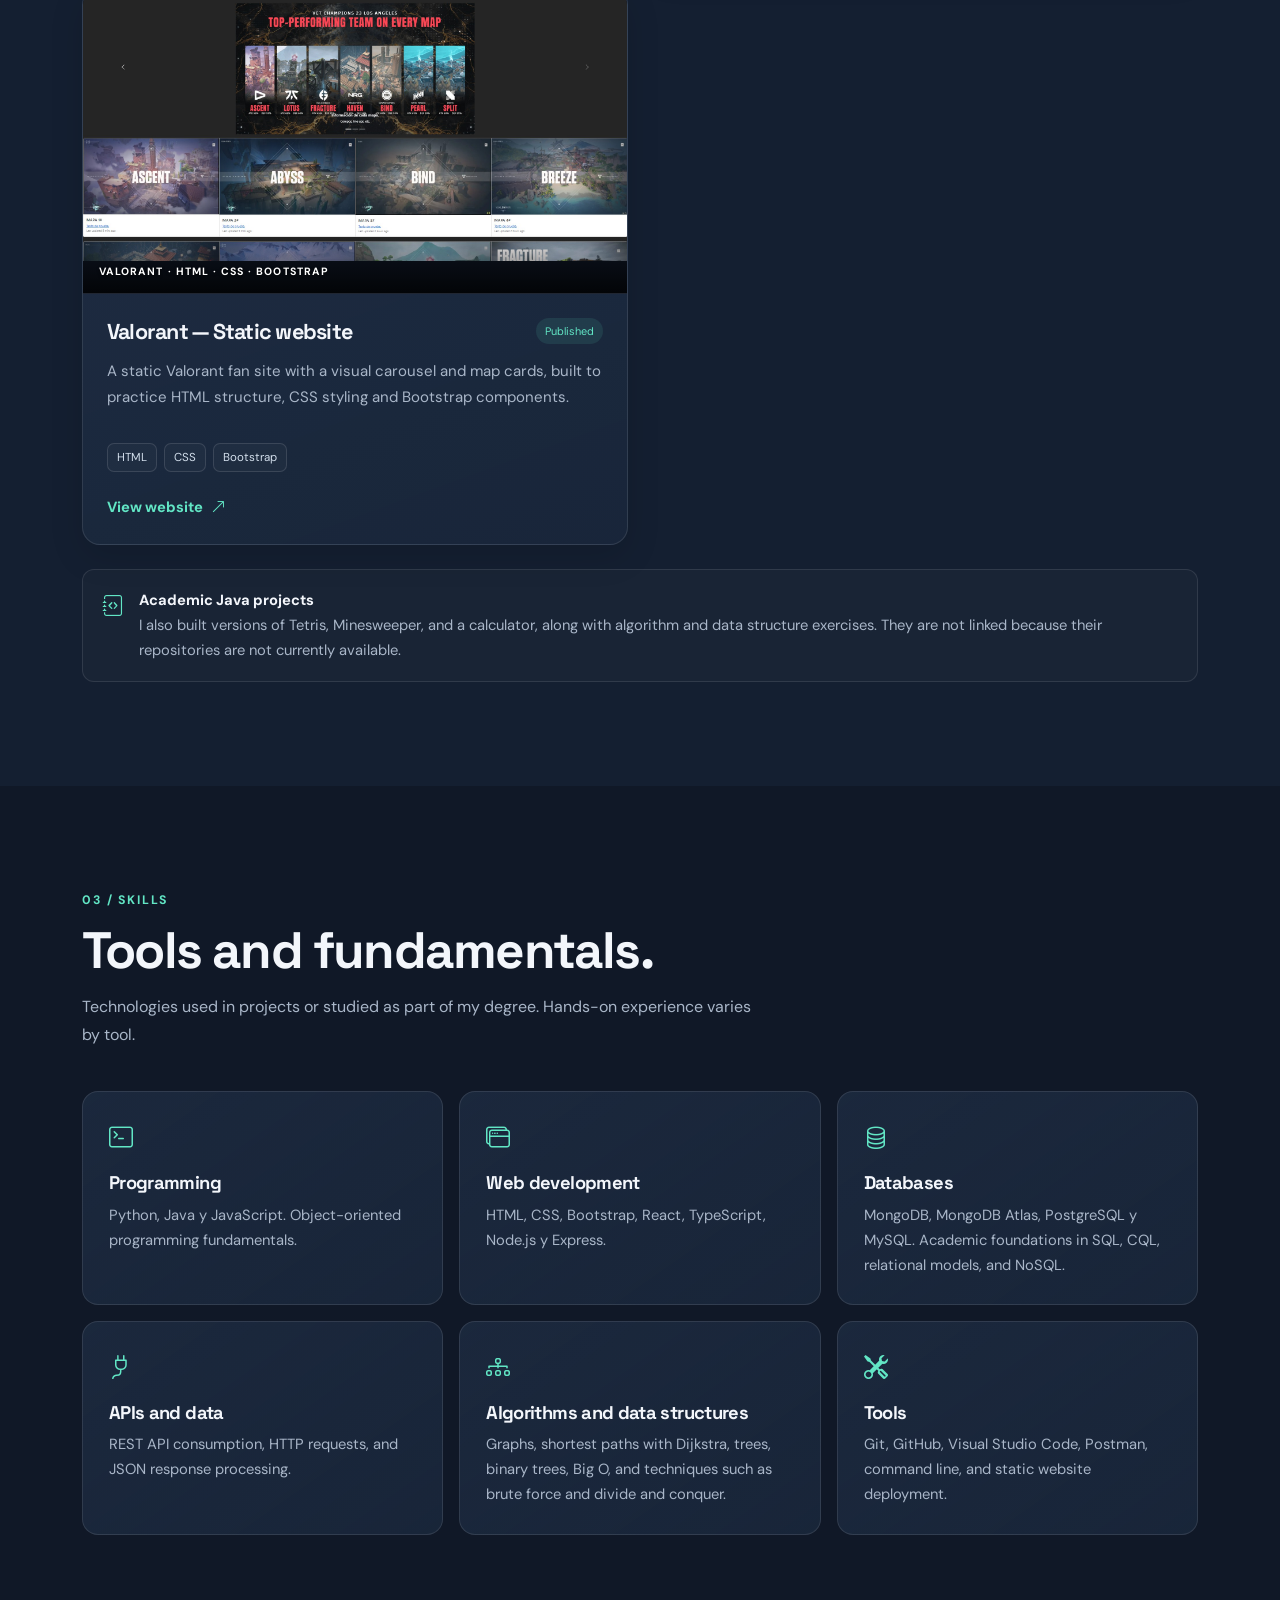
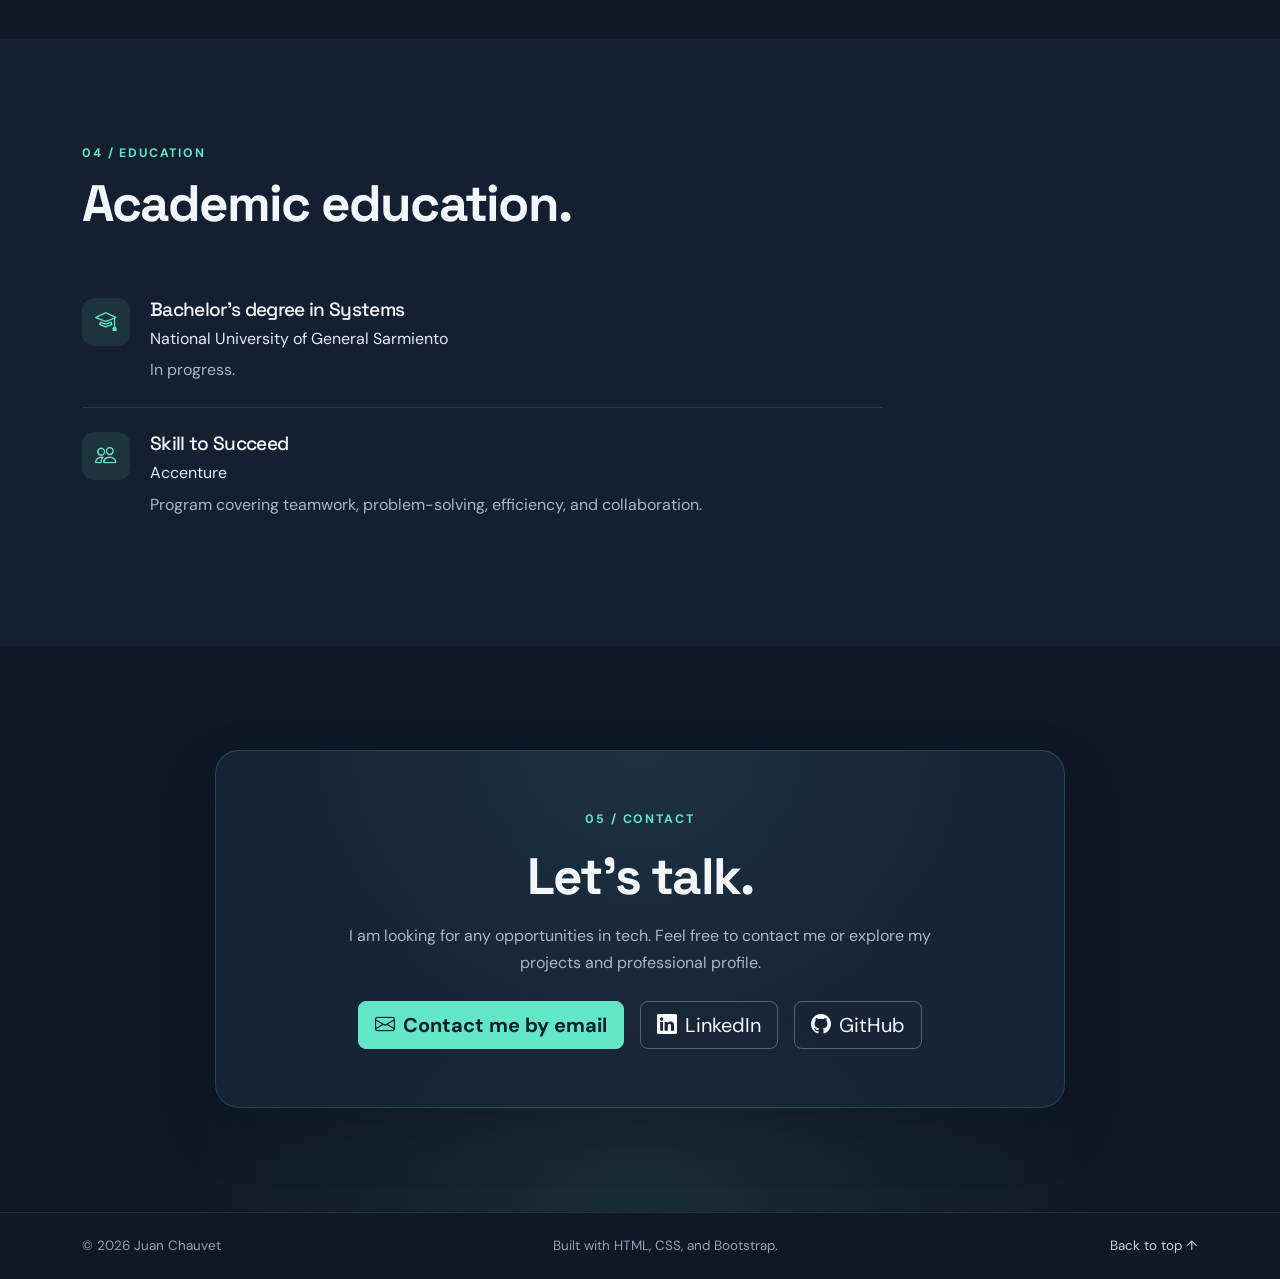
==== commit 686050f9: "actualizo traduccion + agrego proyecto equipo ideal" ====
--- a/index-en.html
+++ b/index-en.html
@@ -46,13 +46,13 @@
       <div class="container">
         <div class="row align-items-center min-vh-100 py-5">
           <div class="col-lg-8">
-            <p class="eyebrow"><span class="status-dot"></span> Open to trainee and junior opportunities</p>
-            <h1>Hi, I’m <span class="text-gradient">Juan Chauvet.</span></h1>
-            <h2 class="hero-subtitle">Systems Student · Aspiring Developer</h2>
+            <p class="eyebrow"><span class="status-dot"></span> Open to opportunities</p>
+            <h1> Hi, I’m <br> <span class="text-gradient">Juan Chauvet.</span></h1>
+            <h2 class="hero-subtitle"> Software Developer </h2>
             <p class="hero-copy">
-              Construyo proyectos personales para aprender y poner en práctica programación,
-              desarrollo web e integración de APIs. Me interesa incorporarme a un equipo de tecnología
-              y seguir creciendo con proyectos reales.
+              I build personal projects to learn and practice programming,
+              web development and API integration. I’m interested in joining a technology team
+              and growing with real-world projects.
             </p>
             <div class="d-flex flex-wrap gap-3 mt-4">
               <a class="btn btn-accent btn-lg" href="#proyectos">View projects <i class="bi bi-arrow-down-right ms-1"></i></a>
@@ -96,21 +96,22 @@
         <div class="row g-4">
           <div class="col-lg-8">
             <p class="lead-copy">
-              Soy estudiante de la Licenciatura en Sistemas en la Universidad Nacional de General Sarmiento.
-              Mi formación combina contenidos académicos con proyectos personales en los que practico
-              programación, consumo de APIs, desarrollo web y manejo de datos.
+              I’m a Systems Engineering student. 
+              My education combines academic coursework with personal projects where 
+              I work with programming, API consumption, web development, and data management.
             </p>
             <p class="body-copy">
-              Busco mi oportunidad profesional en tecnología, idealmente en desarrollo de software, soporte
-              de aplicaciones, QA u otras posiciones junior donde pueda aportar compromiso, capacidad de
-              aprendizaje y una base técnica en crecimiento.
+              I develop projects that allow me to apply my technical knowledge, 
+              solve problems, and work with different technologies. 
+              I’m interested in contributing to technology teams in areas such as 
+              software development, QA, application support, and related fields.
             </p>
           </div>
           <div class="col-lg-4">
             <div class="info-panel">
               <div class="info-row"><i class="bi bi-mortarboard"></i><div><strong>Education</strong><span>Licenciatura en Sistemas · In progress</span></div></div>
               <div class="info-row"><i class="bi bi-code-slash"></i><div><strong>Interests</strong><span>Development, APIs, and databases</span></div></div>
-              <div class="info-row"><i class="bi bi-globe2"></i><div><strong>Languages</strong><span>Native Spanish · English B2 (self-assessed) · Intermediate Portuguese</span></div></div>
+              <div class="info-row"><i class="bi bi-globe2"></i><div><strong>Languages</strong><span>Native Spanish · English B2 · Intermediate Portuguese</span></div></div>
             </div>
           </div>
         </div>
@@ -163,6 +164,30 @@
           </div>
           <div class="col-lg-6">
             <article class="project-card h-100">
+              <div class="project-visual d-flex flex-column align-items-center justify-content-center text-center p-4" aria-label="EquipoIdeal: interactive algorithm simulator">
+                <i class="bi bi-diagram-3" style="font-size: 3rem;" aria-hidden="true"></i>
+                <span class="screenshot-caption mt-3">EQUIPOIDEAL · ALGORITHMS & OPTIMIZATION</span>
+              </div>
+              <div class="project-content">
+                <div class="d-flex justify-content-between align-items-start gap-2">
+                  <h3>EquipoIdeal</h3><span class="project-status live">Live demo</span>
+                </div>
+                <p>An interactive application for building teams based on roles, performance, and incompatibilities. It compares backtracking with a greedy strategy and shows how their results differ.</p>
+                <ul class="project-points">
+                  <li>Configure role requirements and incompatibilities between employees.</li>
+                  <li>Compare solutions, total performance, and execution time.</li>
+                  <li>Original project built in Java, with a web demo that runs in the browser.</li>
+                </ul>
+                <div class="tech-list"><span>Java</span><span>Algorithms</span><span>Backtracking</span><span>Greedy</span><span>HTML</span><span>CSS</span><span>JavaScript</span></div>
+                <div class="d-flex flex-wrap gap-3 mt-3">
+                  <a class="btn btn-accent" href="https://juano-c.github.io/Equipo-Ideal/" target="_blank" rel="noopener noreferrer">Try demo <i class="bi bi-arrow-up-right ms-1"></i></a>
+                  <a class="project-link" href="https://github.com/Juano-C/EquipoIdeal" target="_blank" rel="noopener noreferrer">View source code <i class="bi bi-arrow-up-right"></i></a>
+                </div>
+              </div>
+            </article>
+          </div>
+          <div class="col-lg-6">
+            <article class="project-card h-100">
               <div class="project-visual project-screenshot"><button class="screenshot-trigger" type="button" data-image="images/idle-forge-universe.jpg" data-alt="Idle Forge Universe incremental game featuring cosmic essence, automated collectors, statistics, achievements and a prestige system" aria-label="Enlarge project screenshot: IDLE FORGE UNIVERSE · IN DEVELOPMENT"><img src="images/idle-forge-universe.jpg" alt="Idle Forge Universe incremental game featuring cosmic essence, automated collectors, statistics, achievements and a prestige system" loading="lazy"><span class="zoom-hint"><i class="bi bi-zoom-in" aria-hidden="true"></i><span>Enlarge project screenshot</span></span></button><span class="screenshot-caption">IDLE FORGE UNIVERSE · IN DEVELOPMENT</span></div>
               <div class="project-content">
                 <div class="d-flex justify-content-between align-items-start gap-2">
@@ -217,14 +242,14 @@
       <div class="container">
         <div class="section-heading">
           <p class="eyebrow">04 / Education</p>
-          <h2>Education académica.</h2>
+          <h2>Academic education.</h2>
         </div>
         <div class="education-card">
           <div class="education-icon"><i class="bi bi-mortarboard"></i></div>
           <div>
-            <h3>Licenciatura en Sistemas</h3>
-            <p class="education-place">Universidad Nacional de General Sarmiento</p>
-            <p>In progress · Aproximadamente 10 materias pendientes.</p>
+            <h3>Bachelor's degree in Systems</h3>
+            <p class="education-place"> National University of General Sarmiento</p>
+            <p>In progress.</p>
           </div>
         </div>
         <div class="education-card">
@@ -243,7 +268,7 @@
         <div class="contact-box">
           <p class="eyebrow">05 / Contact</p>
           <h2>Let’s talk.</h2>
-          <p>I am looking for trainee or junior opportunities in tech. Feel free to contact me or explore my projects and professional profile.</p>
+          <p>I am looking for any opportunities in tech. Feel free to contact me or explore my projects and professional profile.</p>
           <div class="d-flex flex-wrap justify-content-center gap-3 mt-4">
             <a class="btn btn-accent btn-lg" href="mailto:chauvet.juann@gmail.com"><i class="bi bi-envelope me-2"></i>Contact me by email</a>
             <a class="btn btn-outline-light btn-lg" href="https://www.linkedin.com/in/chauvet-juann" target="_blank" rel="noopener noreferrer"><i class="bi bi-linkedin me-2"></i>LinkedIn</a>
